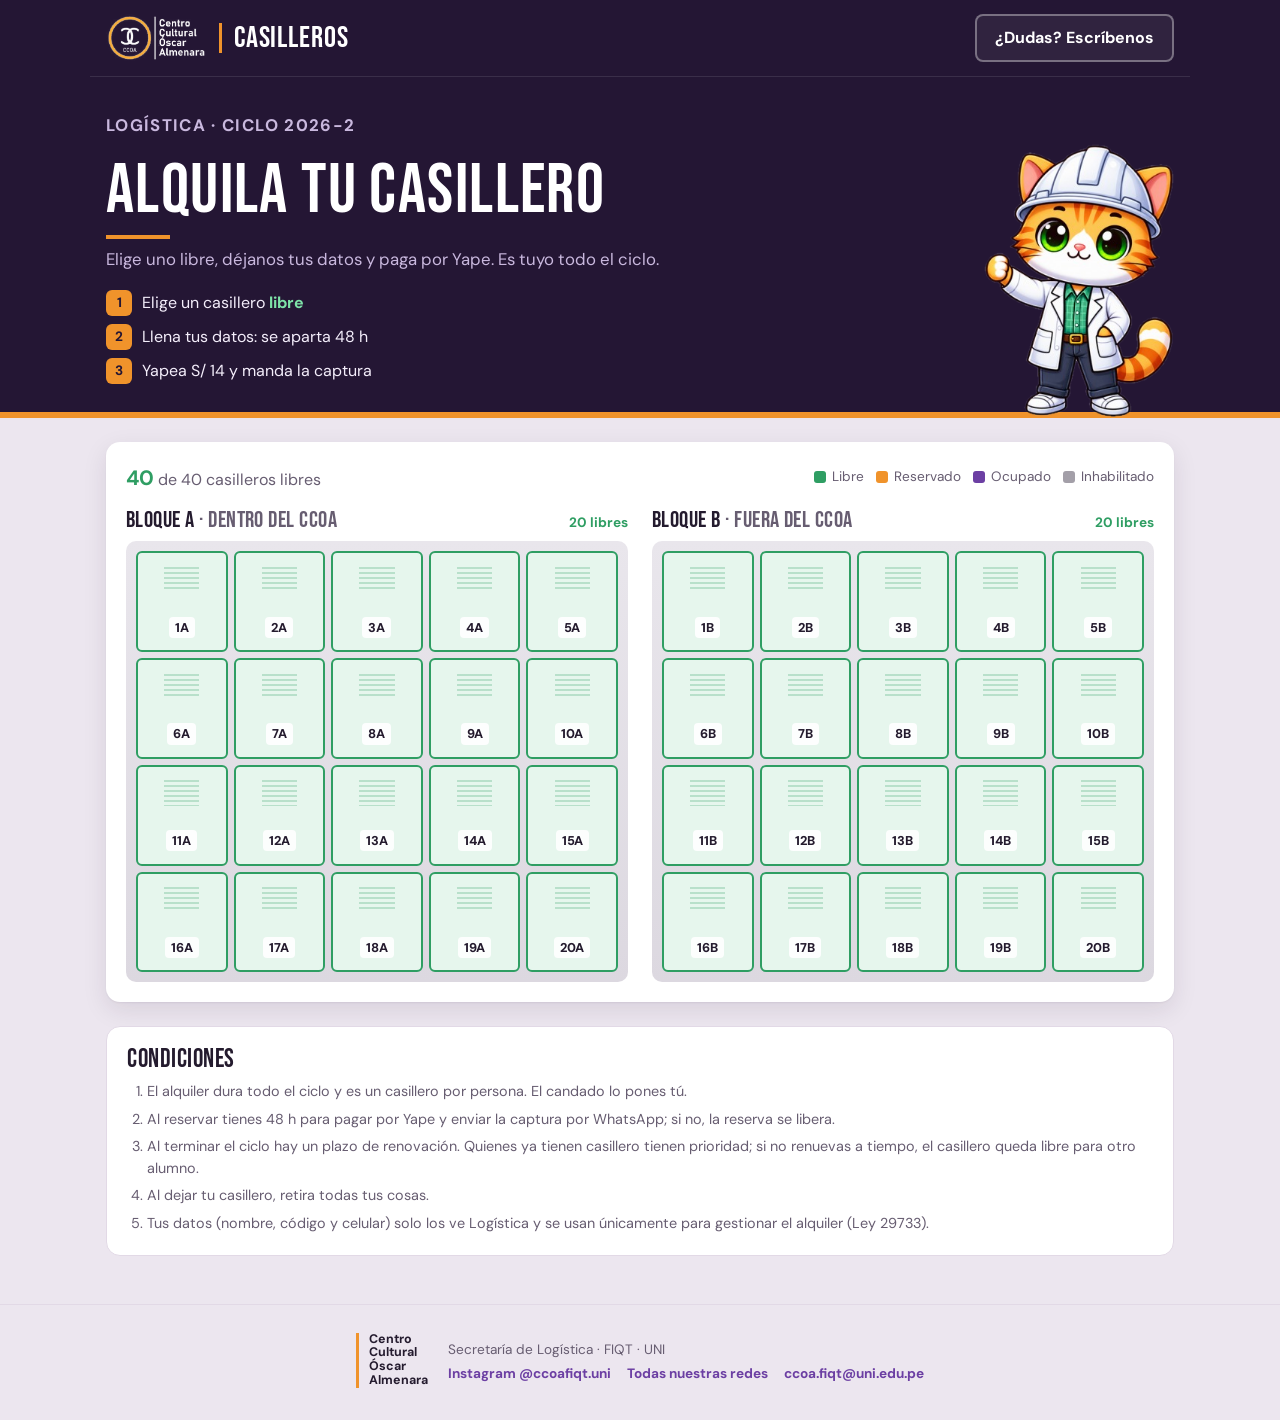
==== sitio/index.html @ e3349aa7 "Prototipo de casilleros CCOA: página pública, panel de Logística y documentación" ====
<!doctype html>
<html lang="es">
<head>
  <meta charset="utf-8">
  <meta name="viewport" content="width=device-width, initial-scale=1">
  <title>Casilleros CCOA</title>
  <meta name="description" content="Alquiler de casilleros del Centro Cultural Óscar Almenara (FIQT · UNI).">
  <link rel="icon" href="assets/logo.jpg">
  <link rel="preconnect" href="https://fonts.googleapis.com">
  <link rel="preconnect" href="https://fonts.gstatic.com" crossorigin>
  <link href="https://fonts.googleapis.com/css2?family=Bebas+Neue&family=DM+Sans:wght@400;500;700&display=swap" rel="stylesheet">
  <link rel="stylesheet" href="css/base.css">
  <link rel="stylesheet" href="css/componentes.css">
</head>
<body>
  <div class="cabecera">
    <header class="barra">
      <div class="barra__marca">
        <img src="assets/logo-claro.png" alt="Centro Cultural Óscar Almenara" class="barra__logo">
        <span class="barra__titulo barra__titulo--grande">Casilleros</span>
      </div>
      <a class="boton boton--claro" data-whatsapp target="_blank" rel="noopener">¿Dudas? Escríbenos</a>
    </header>

    <section class="portada">
      <div class="portada__texto">
        <p class="sobretitulo">Logística · Ciclo <span data-ciclo></span></p>
        <h1>Alquila tu casillero</h1>
        <p>Elige uno libre, déjanos tus datos y paga por Yape. Es tuyo todo el ciclo.</p>
        <ol class="pasos">
          <li><span>Elige un casillero <em>libre</em></span></li>
          <li><span>Llena tus datos: se aparta <span class="sin-corte"><span id="horas"></span>&nbsp;h</span></span></li>
          <li><span>Yapea <span id="precio" class="sin-corte"></span> y manda la captura</span></li>
        </ol>
      </div>
      <img class="portada__mascota" src="assets/mascota.png" alt="Mascota del CCOA">
    </section>
  </div>

  <main class="contenedor">
    <section class="tarjeta">
      <div class="tarjeta__cab">
        <p id="contador" class="contador"></p>
        <div id="leyenda" class="leyenda"></div>
      </div>
      <div id="mapa" class="mapa"></div>
    </section>

    <section class="tarjeta tarjeta--suave">
      <h2>Condiciones</h2>
      <div id="condiciones"></div>
    </section>
  </main>

  <footer class="pie">
    <p class="firma firma--oscura">Centro<br>Cultural<br>Óscar<br>Almenara</p>
    <div>
      <p>Secretaría de Logística · FIQT · UNI</p>
      <nav id="redes" class="pie__redes"></nav>
    </div>
  </footer>

  <script type="module" src="js/paginas/publico.js"></script>
</body>
</html>
---- sitio/css/base.css ----
/* ─────────────────────────────────────────────────────────────
   BASE: colores, tipografía y estructura general.
   Para cambiar la paleta, edita solo las variables de :root.
   ───────────────────────────────────────────────────────────── */

:root {
  /* Marca */
  --naranja: #f0932b;
  --naranja-fuerte: #d97a12;
  --naranja-suave: #fff1e0;
  --morado: #6c3fa3;
  --morado-fuerte: #52307f;
  --morado-suave: #f1eafa;

  /* Estados de casillero */
  --libre: #2f9e63;
  --libre-suave: #e6f6ed;
  --reservado: #f0932b;
  --reservado-suave: #fff1e0;
  --ocupado: #6c3fa3;
  --ocupado-suave: #ece3f8;
  --inhabilitado: #a39fa8;
  --inhabilitado-suave: #efeef0;
  --peligro: #c8414b;

  /* Cabecera oscura */
  --oscuro: #241634;
  --oscuro-2: #3a2356;
  --sobre-oscuro: #f4eefb;
  --sobre-oscuro-suave: #c9b8de;

  /* Neutros */
  --fondo: #ece6ef;
  --superficie: #ffffff;
  --texto: #241b2e;
  --texto-suave: #675d71;
  --borde: #e2d9e6;

  /* Tipografía (Bebas Neue = la "Neue" de los afiches del CCOA en Canva) */
  --fuente-titulos: 'Bebas Neue', 'Arial Narrow', sans-serif;
  --fuente-texto: 'DM Sans', system-ui, sans-serif;

  --radio: 14px;
  --sombra: 0 1px 2px rgba(36, 22, 52, .06), 0 8px 24px rgba(36, 22, 52, .10);
}

* { box-sizing: border-box; }

body {
  margin: 0;
  font-family: var(--fuente-texto);
  color: var(--texto);
  background: var(--fondo);
  line-height: 1.5;
}

h1, h2, h3 { margin: 0; line-height: 1; font-family: var(--fuente-titulos); font-weight: 400; letter-spacing: .02em; }
h4 { margin: 0; font-weight: 700; }
.sin-corte { white-space: nowrap; }
h1 { font-size: clamp(2.8rem, 7vw, 4.4rem); }
h2 { font-size: 1.6rem; }

a { color: var(--morado); }

.contenedor {
  max-width: 1100px;
  margin: 0 auto;
  padding: 24px 16px 48px;
  display: grid;
  gap: 24px;
}

.etiqueta {
  display: inline-block;
  margin: 0 0 8px;
  padding: 2px 12px;
  border-radius: 999px;
  background: var(--morado-suave);
  color: var(--morado);
  font-weight: 700;
  font-size: .85rem;
}

.vacio { color: var(--texto-suave); text-align: center; padding: 16px; }

/* Firma del CCOA: "Centro / Cultural / Óscar / Almenara" con barra,
   igual que en la esquina de sus afiches. */
.firma {
  margin: 0; padding-left: 10px; border-left: 3px solid var(--naranja);
  font-weight: 700; font-size: .78rem; line-height: 1.1; color: #fff;
}
.firma--oscura { color: var(--texto); }

.pie {
  display: flex; flex-wrap: wrap; align-items: center; justify-content: center; gap: 20px;
  color: var(--texto-suave);
  font-size: .85rem;
  padding: 28px 16px;
  border-top: 1px solid var(--borde);
}
.pie p { margin: 0 0 4px; }
.pie__redes { display: flex; flex-wrap: wrap; gap: 6px 16px; }
.pie__redes a { color: var(--morado); font-weight: 700; text-decoration: none; }
.pie__redes a:hover { text-decoration: underline; }
---- sitio/css/componentes.css ----
/* ─────────────────────────────────────────────────────────────
   COMPONENTES: cada bloque corresponde a una pieza de la página.
   ───────────────────────────────────────────────────────────── */

/* ── Cabecera oscura (barra + portada) ────────────────────── */
.cabecera {
  color: var(--sobre-oscuro);
  background: var(--oscuro);
  border-bottom: 6px solid var(--naranja);
}

/* ── Barra superior ───────────────────────────────────────── */
.barra {
  display: flex; align-items: center; justify-content: space-between; gap: 12px;
  max-width: 1100px; margin: 0 auto;
  padding: 14px 16px;
  border-bottom: 1px solid rgba(255, 255, 255, .1);
}
.barra--oscura {
  max-width: none; color: var(--sobre-oscuro);
  background: var(--oscuro);
  border-bottom: 4px solid var(--naranja);
}
.barra__marca { display: flex; align-items: center; gap: 12px; }
.barra__logo { height: 48px; width: auto; }
.barra__texto { display: grid; border-left: 3px solid var(--naranja); padding-left: 10px; }
.barra__titulo { font-family: var(--fuente-titulos); font-size: 1.5rem; line-height: 1; letter-spacing: .03em; color: #fff; }
.barra__sub { font-size: .78rem; color: var(--sobre-oscuro-suave); letter-spacing: .02em; }
.barra__titulo--grande { font-size: 1.9rem; padding-left: 12px; border-left: 3px solid var(--naranja); }
.barra__encargado { display: flex; align-items: center; gap: 8px; font-size: .85rem; color: var(--sobre-oscuro-suave); }
.barra__encargado input { width: 140px; }

.aviso-prototipo {
  background: var(--morado); color: #fff; text-align: center;
  font-size: .8rem; padding: 4px 16px;
}

/* ── Botones ──────────────────────────────────────────────── */
.boton {
  display: inline-flex; align-items: center; justify-content: center; gap: 8px;
  padding: 10px 18px; border-radius: 8px; border: 2px solid transparent;
  font: inherit; font-weight: 700; text-decoration: none; cursor: pointer;
  transition: background .15s, transform .1s;
}
.boton:active { transform: scale(.98); }
.boton--primario { background: var(--naranja); color: #fff; }
.boton--primario:hover { background: var(--naranja-fuerte); }
.boton--claro { border-color: rgba(255, 255, 255, .35); color: #fff; background: rgba(255, 255, 255, .06); }
.boton--claro:hover { background: rgba(255, 255, 255, .14); }
.boton--contorno { border-color: var(--morado); color: var(--morado); background: transparent; }
.boton--contorno:hover { background: var(--morado-suave); }
.boton--texto { background: none; color: var(--texto-suave); }
.boton--texto:hover { color: var(--texto); }
.boton--peligro { background: none; border-color: var(--peligro); color: var(--peligro); }
.boton--whatsapp { background: #25d366; color: #fff; width: 100%; }
.boton--whatsapp:hover { background: #1fb457; }

/* ── Portada (página pública) ─────────────────────────────── */
.portada {
  max-width: 1100px; margin: 0 auto; padding: 28px 16px 0;
  display: flex; align-items: flex-end; justify-content: space-between; gap: 16px;
}
.portada__texto { padding-bottom: 28px; max-width: 620px; }
.portada__texto > p { color: var(--sobre-oscuro-suave); margin: 8px 0 18px; font-size: 1.05rem; }
.portada h1 { color: #fff; }
.portada h1::after { content: ''; display: block; width: 64px; height: 4px; margin-top: 8px; background: var(--naranja); }
.sobretitulo { margin: 0 0 6px; color: #ffb866; font-weight: 700; font-size: .85rem; letter-spacing: .08em; text-transform: uppercase; }
.portada__mascota { width: 190px; height: auto; flex: none; margin-bottom: -6px; }

/* Pasos: una lista numerada sencilla, sin tarjetas */
.pasos { list-style: none; margin: 0; padding: 0; display: grid; gap: 8px; counter-reset: paso; }
.pasos li { display: flex; align-items: center; gap: 10px; color: var(--sobre-oscuro); counter-increment: paso; }
.pasos li::before {
  content: counter(paso); flex: none; display: grid; place-items: center;
  width: 26px; height: 26px; border-radius: 6px;
  background: var(--naranja); color: var(--oscuro); font-weight: 700; font-size: .85rem;
}
.pasos em { color: #7ee2a8; font-style: normal; font-weight: 700; }

/* ── Tarjeta ──────────────────────────────────────────────── */
.tarjeta {
  background: var(--superficie); border-radius: var(--radio); box-shadow: var(--sombra);
  padding: 20px; min-width: 0;
}
.tarjeta--suave { box-shadow: none; border: 1px solid var(--borde); }
.tarjeta--suave h2 { margin-bottom: 8px; }
.tarjeta__cab {
  display: flex; flex-wrap: wrap; align-items: center; justify-content: space-between; gap: 12px;
  margin-bottom: 16px;
}
.contador { margin: 0; color: var(--texto-suave); }
.contador strong { color: var(--libre); font-size: 1.3rem; }

/* ── Leyenda ──────────────────────────────────────────────── */
.leyenda { display: flex; flex-wrap: wrap; gap: 12px; font-size: .85rem; color: var(--texto-suave); }
.leyenda__item { display: inline-flex; align-items: center; gap: 6px; }
.punto { width: 12px; height: 12px; border-radius: 3px; display: inline-block; }
.punto--libre { background: var(--libre); }
.punto--reservado { background: var(--reservado); }
.punto--ocupado { background: var(--ocupado); }
.punto--inhabilitado { background: var(--inhabilitado); }

/* ── Mapa de casilleros ───────────────────────────────────── */
.mapa { display: grid; grid-template-columns: repeat(auto-fit, minmax(300px, 1fr)); gap: 24px; }
.bloque__cab { display: flex; justify-content: space-between; align-items: baseline; margin-bottom: 8px; }
.bloque__cab h3 { font-size: 1.45rem; }
.bloque__cab h3 span { color: var(--texto-suave); }
.bloque__libres { margin: 0; font-size: .85rem; color: var(--libre); font-weight: 700; }

.rejilla {
  display: grid; grid-template-columns: repeat(var(--columnas), 1fr); gap: 6px;
  padding: 10px; border-radius: 10px;
  background: linear-gradient(#e9e6ec, #dcd8e0);
}

.casillero {
  position: relative; aspect-ratio: 1 / 1.1;
  border: 2px solid transparent; border-radius: 6px;
  font: inherit; padding: 0;
  display: flex; align-items: flex-end; justify-content: center;
  transition: transform .12s, box-shadow .12s;
}
button.casillero { cursor: pointer; }
button.casillero:hover { transform: translateY(-2px); box-shadow: 0 4px 10px rgba(0,0,0,.12); }
button.casillero:focus-visible { outline: 3px solid var(--morado); outline-offset: 2px; }

/* Rejillas de ventilación como en los casilleros reales */
.casillero__rejillas {
  position: absolute; top: 14%; left: 30%; right: 30%; height: 26%;
  background: repeating-linear-gradient(to bottom, currentColor 0 2px, transparent 2px 5px);
  opacity: .25;
}
.casillero__num {
  margin-bottom: 14%; padding: 1px 6px; border-radius: 4px;
  background: rgba(255,255,255,.9); font-weight: 800; font-size: .8rem; color: var(--texto);
}

.casillero--libre        { background: var(--libre-suave); border-color: var(--libre); color: var(--libre); }
.casillero--reservado    { background: var(--reservado-suave); border-color: var(--reservado); color: var(--reservado); }
.casillero--ocupado      { background: var(--ocupado-suave); border-color: var(--ocupado); color: var(--ocupado); }
.casillero--inhabilitado { background: var(--inhabilitado-suave); border-color: var(--inhabilitado); color: var(--inhabilitado); opacity: .7; }

/* ── Modal ────────────────────────────────────────────────── */
.modal {
  border: none; border-radius: var(--radio); padding: 0;
  width: min(480px, calc(100% - 32px)); box-shadow: 0 20px 60px rgba(43,36,51,.3);
}
.modal::backdrop { background: rgba(43, 36, 51, .45); }
.modal__cab {
  display: flex; justify-content: space-between; align-items: center;
  padding: 16px 20px; border-bottom: 1px solid var(--borde);
}
.modal__cerrar { border: none; background: none; font-size: 1.6rem; line-height: 1; cursor: pointer; color: var(--texto-suave); }
.modal__cuerpo { padding: 20px; display: grid; gap: 16px; }
.nota { margin: 0; padding: 10px 14px; border-radius: 10px; background: var(--naranja-suave); font-size: .9rem; }

/* ── Formularios ──────────────────────────────────────────── */
.formulario { display: grid; gap: 12px; }
.formulario--caja { padding: 14px; border: 1px solid var(--borde); border-radius: 10px; }
.formulario h4 { color: var(--morado); }
.formulario__fila { display: grid; grid-template-columns: 1fr 1fr; gap: 12px; }
.formulario label { display: grid; gap: 4px; font-size: .85rem; font-weight: 700; color: var(--texto-suave); }
.formulario .check { display: flex; align-items: center; gap: 8px; }
input, select {
  font: inherit; color: var(--texto); padding: 9px 12px;
  border: 1.5px solid var(--borde); border-radius: 10px; background: #fff; min-width: 0;
}
input:focus, select:focus { outline: none; border-color: var(--morado); box-shadow: 0 0 0 3px var(--morado-suave); }
input[aria-invalid] { border-color: var(--peligro); }
.campo-error { color: var(--peligro); font-weight: 600; }
.formulario__error { margin: 0; color: var(--peligro); font-weight: 700; }
.formulario__error:empty { display: none; }

/* ── Confirmación ─────────────────────────────────────────── */
.exito { display: grid; gap: 10px; text-align: center; }
.exito p { margin: 0; }
.exito__mascota { justify-self: center; width: 96px; height: auto; }
.exito__num {
  justify-self: center; font-family: var(--fuente-titulos); font-size: 3rem; line-height: 1.1; color: var(--reservado);
  background: var(--reservado-suave); border: 3px solid var(--reservado); border-radius: 12px; padding: 2px 22px 0;
}
.pago { display: grid; gap: 8px; text-align: left; padding: 12px 14px; border-radius: 10px; background: var(--morado-suave); }
.pago b { color: var(--morado); }
.pago__qr { justify-self: center; width: 180px; height: auto; border-radius: 8px; }

/* ── Condiciones ──────────────────────────────────────────── */
.condiciones { margin: 0; padding-left: 20px; display: grid; gap: 6px; font-size: .9rem; color: var(--texto-suave); }
.desplegable summary { cursor: pointer; color: var(--morado); font-weight: 700; font-size: .9rem; }
.desplegable[open] summary { margin-bottom: 8px; }
.formulario .check { font-weight: 500; color: var(--texto); }
.formulario .check input { width: 18px; height: 18px; accent-color: var(--naranja); }

/* ── Panel de Logística ───────────────────────────────────── */
.encabezado-panel { display: flex; flex-wrap: wrap; justify-content: space-between; align-items: flex-end; gap: 12px; }
.encabezado-panel__acciones { display: flex; gap: 8px; }

.resumen { display: grid; grid-template-columns: repeat(auto-fit, minmax(150px, 1fr)); gap: 12px; }
.dato {
  background: var(--superficie); border-radius: var(--radio); box-shadow: var(--sombra);
  padding: 14px 18px; border-left: 5px solid; display: grid;
}
.dato span { color: var(--texto-suave); font-size: .85rem; font-weight: 700; }
.dato strong { font-family: var(--fuente-titulos); font-size: 2.2rem; line-height: 1.1; }
.dato--libre { border-color: var(--libre); }
.dato--reservado { border-color: var(--reservado); }
.dato--ocupado { border-color: var(--ocupado); }
.dato--dinero { border-color: var(--naranja-fuerte); }

.dos-columnas { display: grid; grid-template-columns: 2fr 1fr; gap: 24px; }
@media (max-width: 860px) { .dos-columnas { grid-template-columns: 1fr; } }

.filtros { display: flex; flex-wrap: wrap; gap: 8px; }
.filtros input { width: 240px; max-width: 100%; }

.tabla { overflow-x: auto; }
table { width: 100%; border-collapse: collapse; font-size: .9rem; }
th { text-align: left; color: var(--texto-suave); font-weight: 700; border-bottom: 2px solid var(--borde); padding: 8px; }
td { padding: 8px; border-bottom: 1px solid var(--borde); white-space: nowrap; }

.estado-chip {
  display: inline-block; margin: 0; padding: 2px 10px; border-radius: 999px;
  font-size: .8rem; font-weight: 700; text-transform: capitalize; justify-self: start;
}
.estado-chip--libre { background: var(--libre-suave); color: var(--libre); }
.estado-chip--reservado { background: var(--reservado-suave); color: var(--naranja-fuerte); }
.estado-chip--ocupado, .estado-chip--pagado { background: var(--ocupado-suave); color: var(--ocupado); }
.estado-chip--inhabilitado, .estado-chip--finalizado, .estado-chip--cancelado { background: var(--inhabilitado-suave); color: var(--texto-suave); }

.ficha { display: grid; grid-template-columns: auto 1fr; gap: 6px 16px; margin: 0; font-size: .92rem; }
.ficha dt { color: var(--texto-suave); font-weight: 700; }
.ficha dd { margin: 0; }
.enlace-wa { color: #25d366; vertical-align: middle; }
.acciones { display: flex; flex-wrap: wrap; gap: 8px; }

.bitacora { list-style: none; margin: 0; padding: 0; display: grid; gap: 10px; font-size: .85rem; max-height: 420px; overflow-y: auto; }
.bitacora li { border-left: 3px solid var(--naranja); padding-left: 10px; }
.bitacora time { color: var(--texto-suave); }
.bitacora span { display: block; color: var(--texto-suave); }

/* ── Celular ──────────────────────────────────────────────── */
@media (max-width: 520px) {
  .barra__logo { height: 42px; }
  .barra__sub { display: none; }
  .firma { font-size: .7rem; }
  .portada__mascota { width: 110px; }
  .portada__texto { padding-bottom: 20px; }
  .barra .boton { padding: 8px 12px; font-size: .85rem; }
  .barra__encargado input { width: 100px; }
  .formulario__fila { grid-template-columns: 1fr; }
  .tarjeta { padding: 14px; }
  .mapa { grid-template-columns: 1fr; }
}
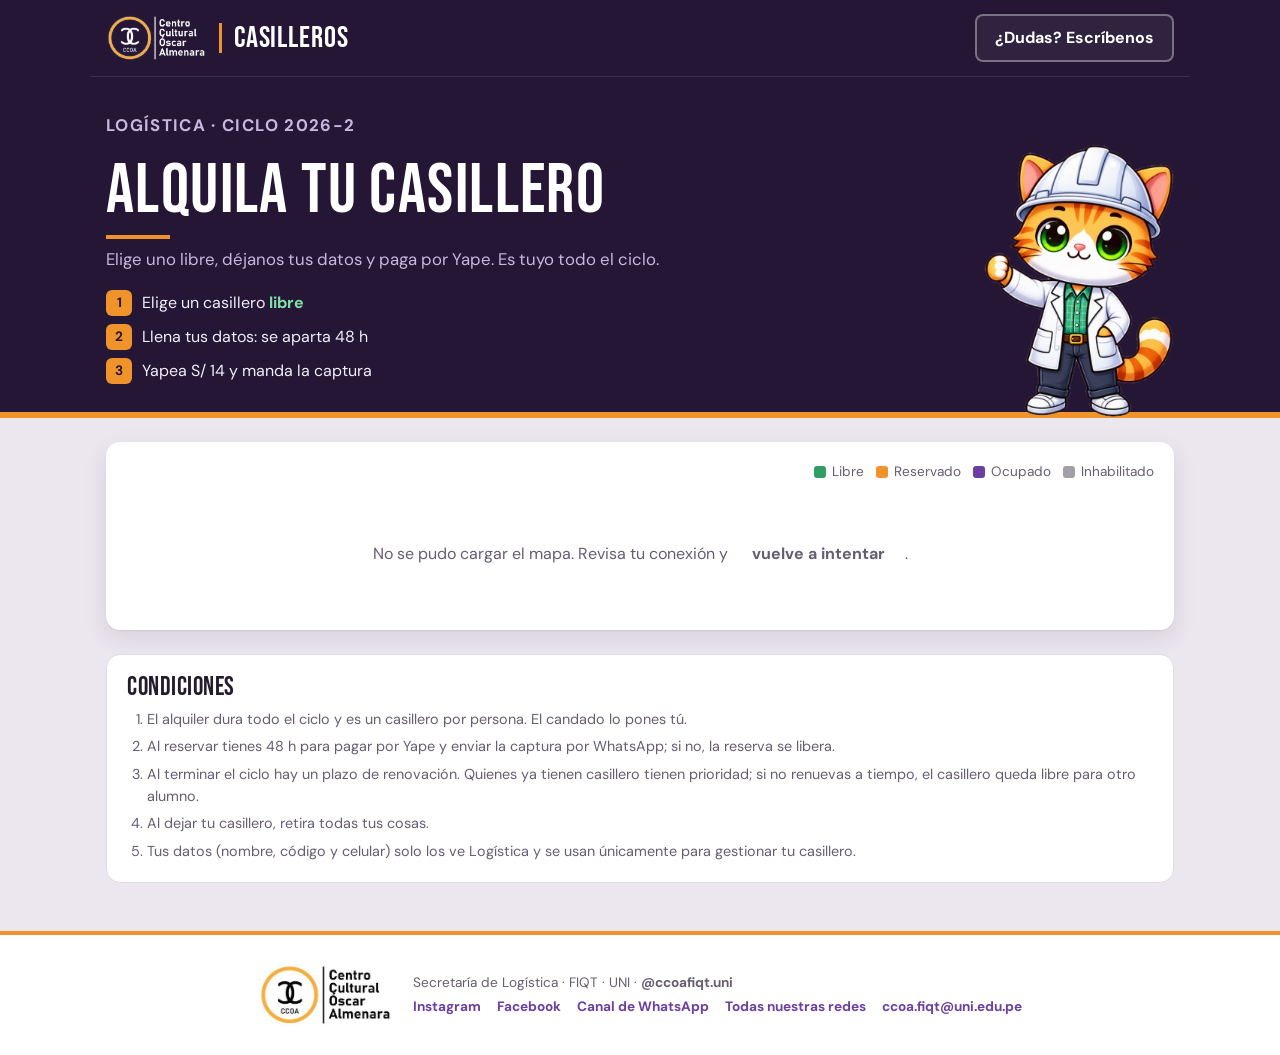
==== commit 9d79d96f: "Pie de página con logo del CCOA, Facebook y canal de WhatsApp" ====
--- a/sitio/index.html
+++ b/sitio/index.html
@@ -39,8 +39,16 @@
 
   <main class="contenedor">
     <section class="tarjeta">
+      <div id="aviso" class="aviso" hidden>
+        <img src="assets/mascota-portapapeles.png" alt="">
+        <div>
+          <h2>Periodo de alquiler cerrado</h2>
+          <p>Por ahora no se pueden reservar casilleros. Los anunciaremos en nuestras redes cuando se abra el próximo periodo.
+            Si tienes una consulta, <a data-whatsapp target="_blank" rel="noopener">escríbenos por WhatsApp</a>.</p>
+        </div>
+      </div>
       <div class="tarjeta__cab">
-        <p id="contador" class="contador"></p>
+        <p id="contador" class="contador">Cargando casilleros…</p>
         <div id="leyenda" class="leyenda"></div>
       </div>
       <div id="mapa" class="mapa"></div>
@@ -53,9 +61,9 @@
   </main>
 
   <footer class="pie">
-    <p class="firma firma--oscura">Centro<br>Cultural<br>Óscar<br>Almenara</p>
+    <img class="pie__logo" src="assets/logo-recortado.png" alt="Centro Cultural Óscar Almenara">
     <div>
-      <p>Secretaría de Logística · FIQT · UNI</p>
+      <p>Secretaría de Logística · FIQT · UNI · <b id="usuario"></b></p>
       <nav id="redes" class="pie__redes"></nav>
     </div>
   </footer>
--- a/sitio/css/base.css
+++ b/sitio/css/base.css
@@ -96,8 +96,10 @@
   color: var(--texto-suave);
   font-size: .85rem;
   padding: 28px 16px;
-  border-top: 1px solid var(--borde);
+  background: var(--superficie);
+  border-top: 4px solid var(--naranja);
 }
+.pie__logo { height: 64px; width: auto; }
 .pie p { margin: 0 0 4px; }
 .pie__redes { display: flex; flex-wrap: wrap; gap: 6px 16px; }
 .pie__redes a { color: var(--morado); font-weight: 700; text-decoration: none; }
--- a/sitio/css/componentes.css
+++ b/sitio/css/componentes.css
@@ -174,7 +174,7 @@
 /* ── Confirmación ─────────────────────────────────────────── */
 .exito { display: grid; gap: 10px; text-align: center; }
 .exito p { margin: 0; }
-.exito__mascota { justify-self: center; width: 96px; height: auto; }
+.exito__mascota { justify-self: center; width: 130px; height: auto; }
 .exito__num {
   justify-self: center; font-family: var(--fuente-titulos); font-size: 3rem; line-height: 1.1; color: var(--reservado);
   background: var(--reservado-suave); border: 3px solid var(--reservado); border-radius: 12px; padding: 2px 22px 0;
@@ -182,6 +182,20 @@
 .pago { display: grid; gap: 8px; text-align: left; padding: 12px 14px; border-radius: 10px; background: var(--morado-suave); }
 .pago b { color: var(--morado); }
 .pago__qr { justify-self: center; width: 180px; height: auto; border-radius: 8px; }
+
+/* ── Aviso de periodo cerrado ─────────────────────────────── */
+.aviso {
+  display: flex; align-items: center; gap: 16px;
+  margin-bottom: 18px; padding: 14px 18px; border-radius: 10px;
+  background: var(--morado-suave); border-left: 4px solid var(--morado);
+}
+.aviso[hidden] { display: none; }
+.aviso img { width: 72px; height: auto; flex: none; }
+.aviso h2 { color: var(--morado); margin-bottom: 4px; }
+.aviso p { margin: 0; color: var(--texto-suave); }
+
+/* Campo invisible que solo llenan los robots */
+.trampa { position: absolute; left: -9999px; width: 1px; height: 1px; opacity: 0; }
 
 /* ── Condiciones ──────────────────────────────────────────── */
 .condiciones { margin: 0; padding-left: 20px; display: grid; gap: 6px; font-size: .9rem; color: var(--texto-suave); }
